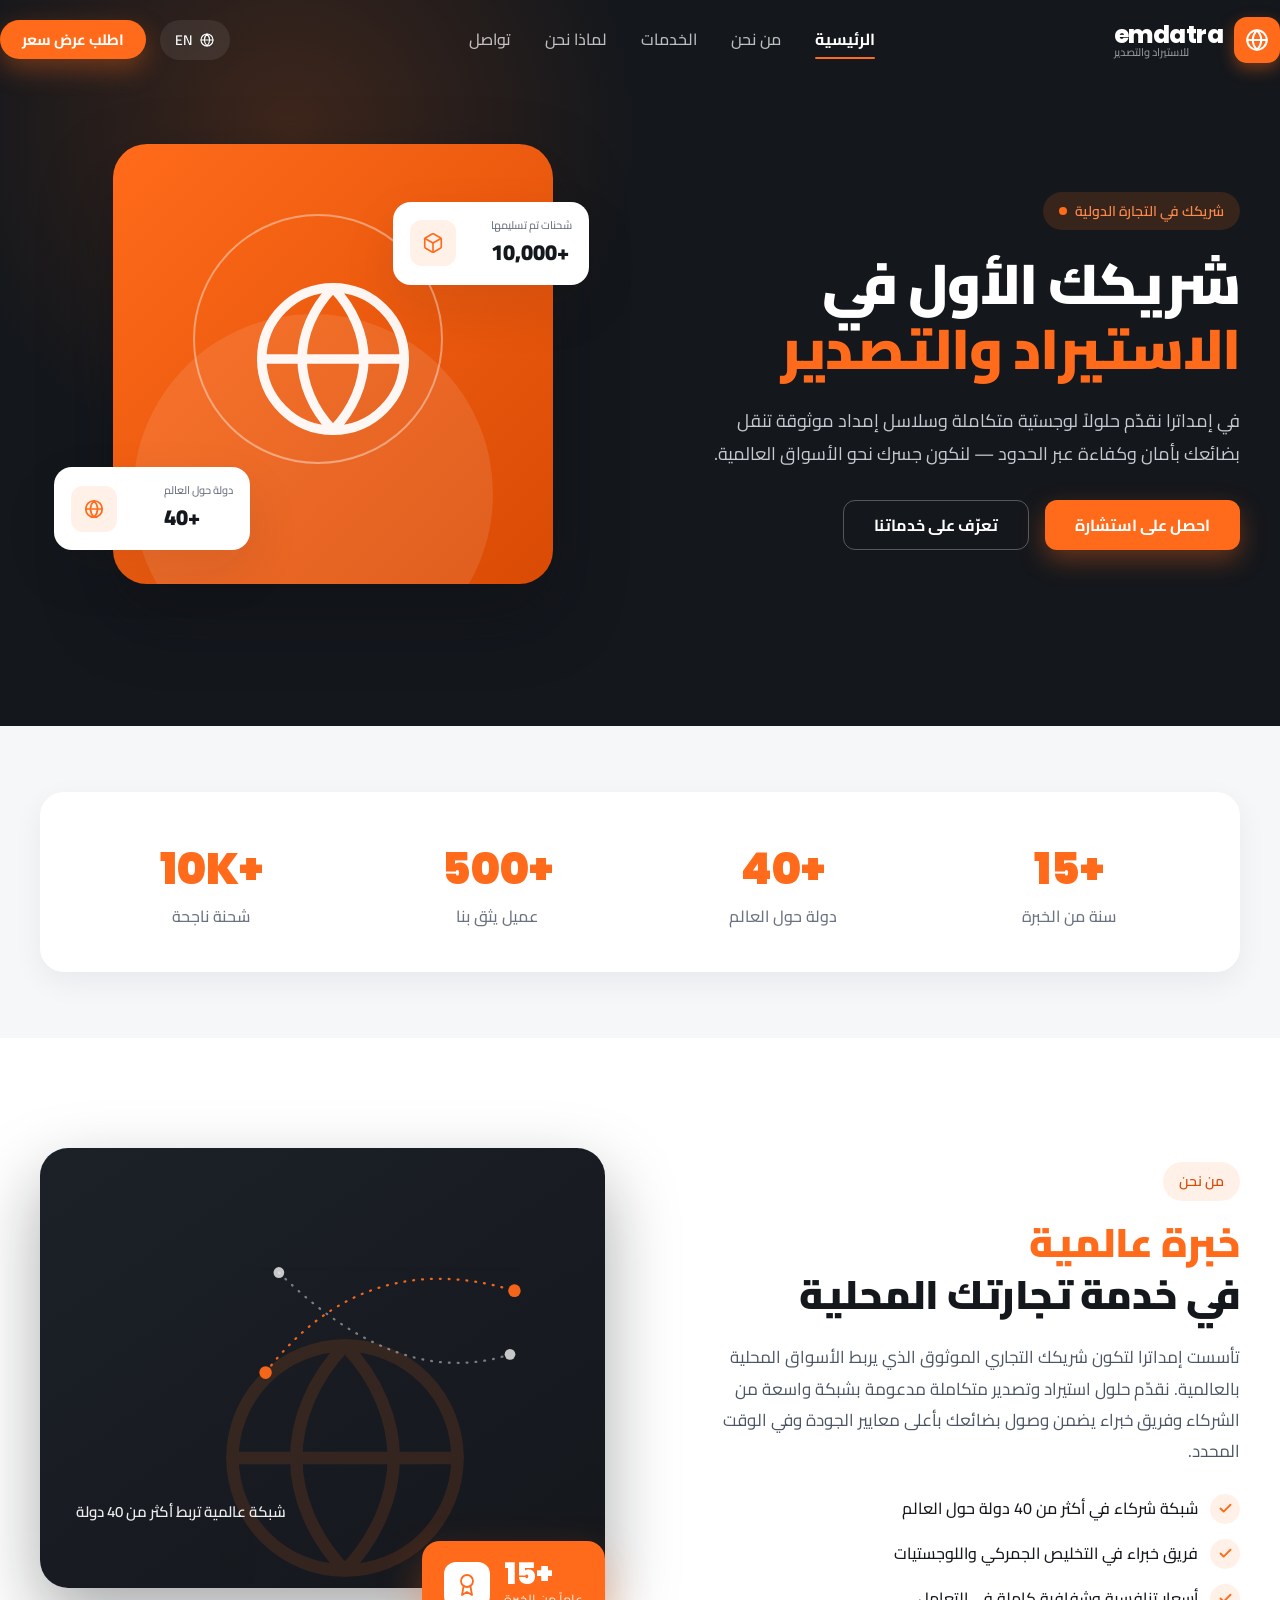
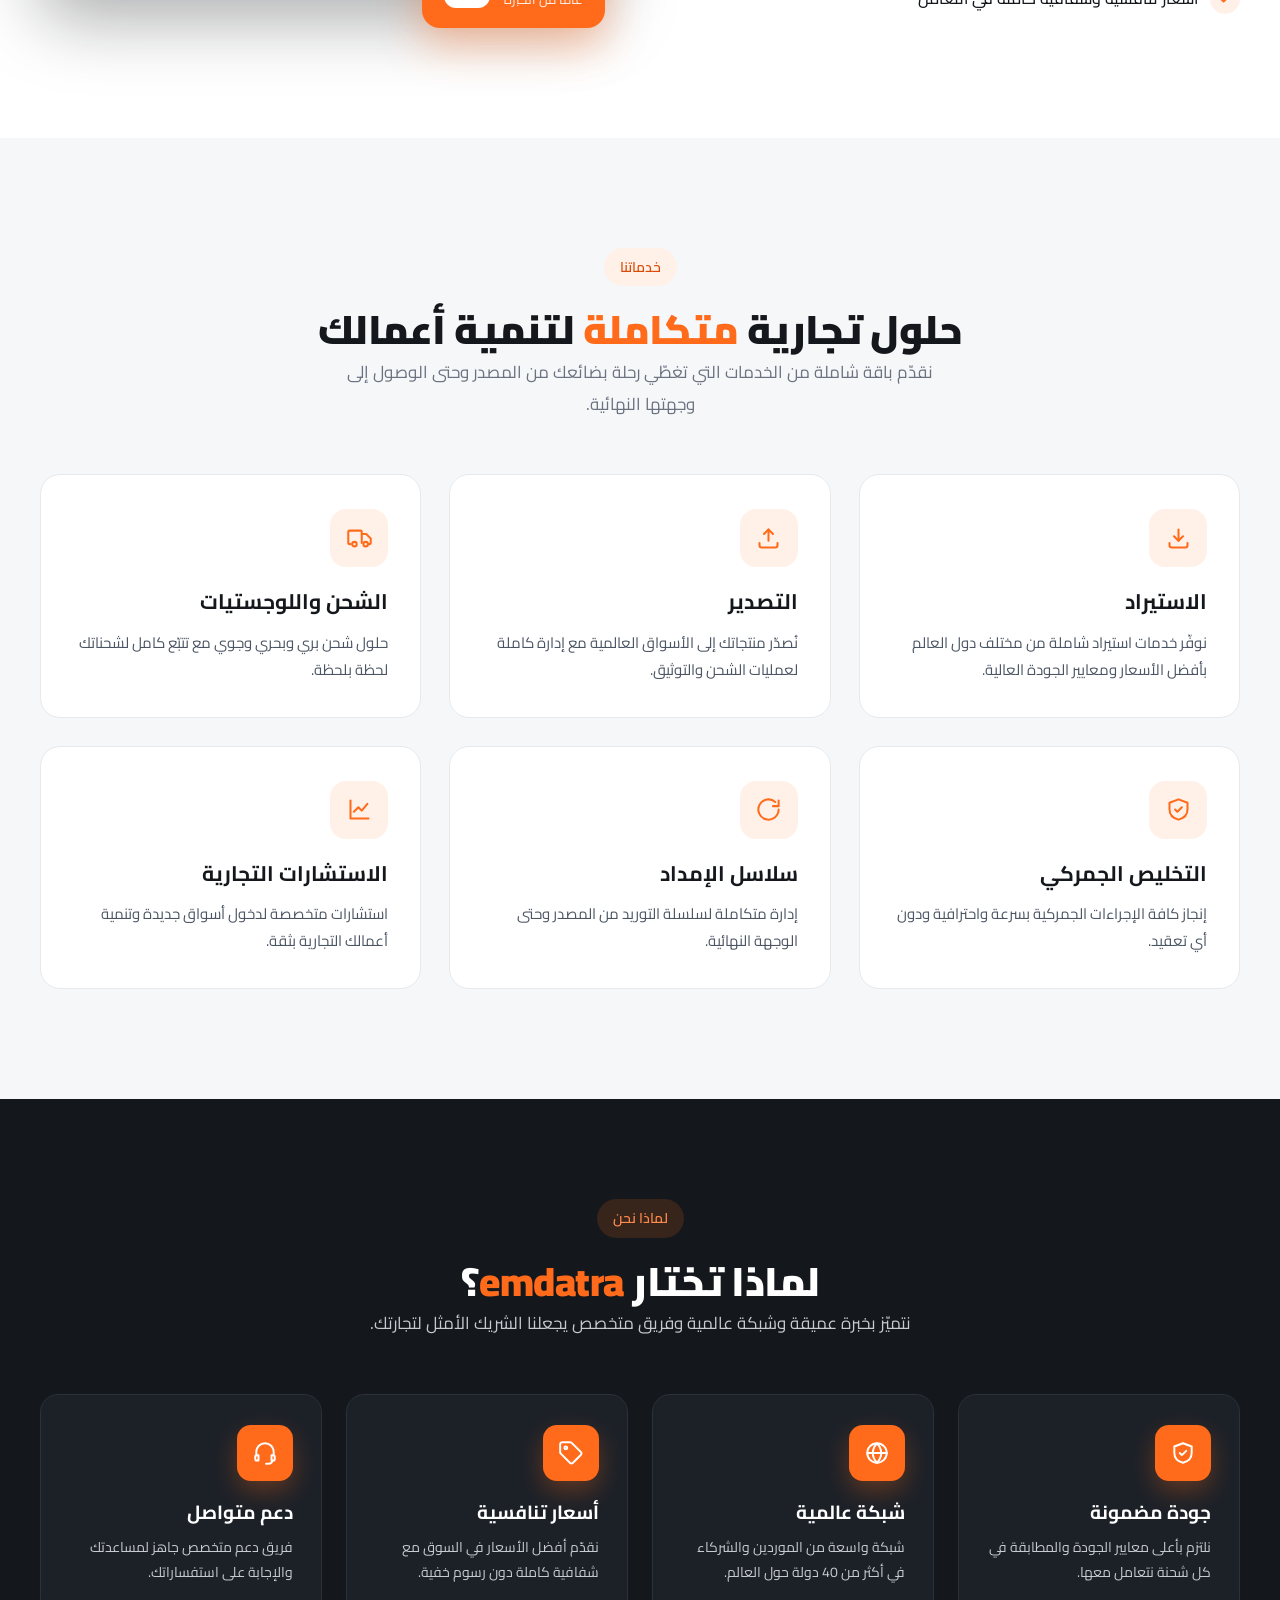
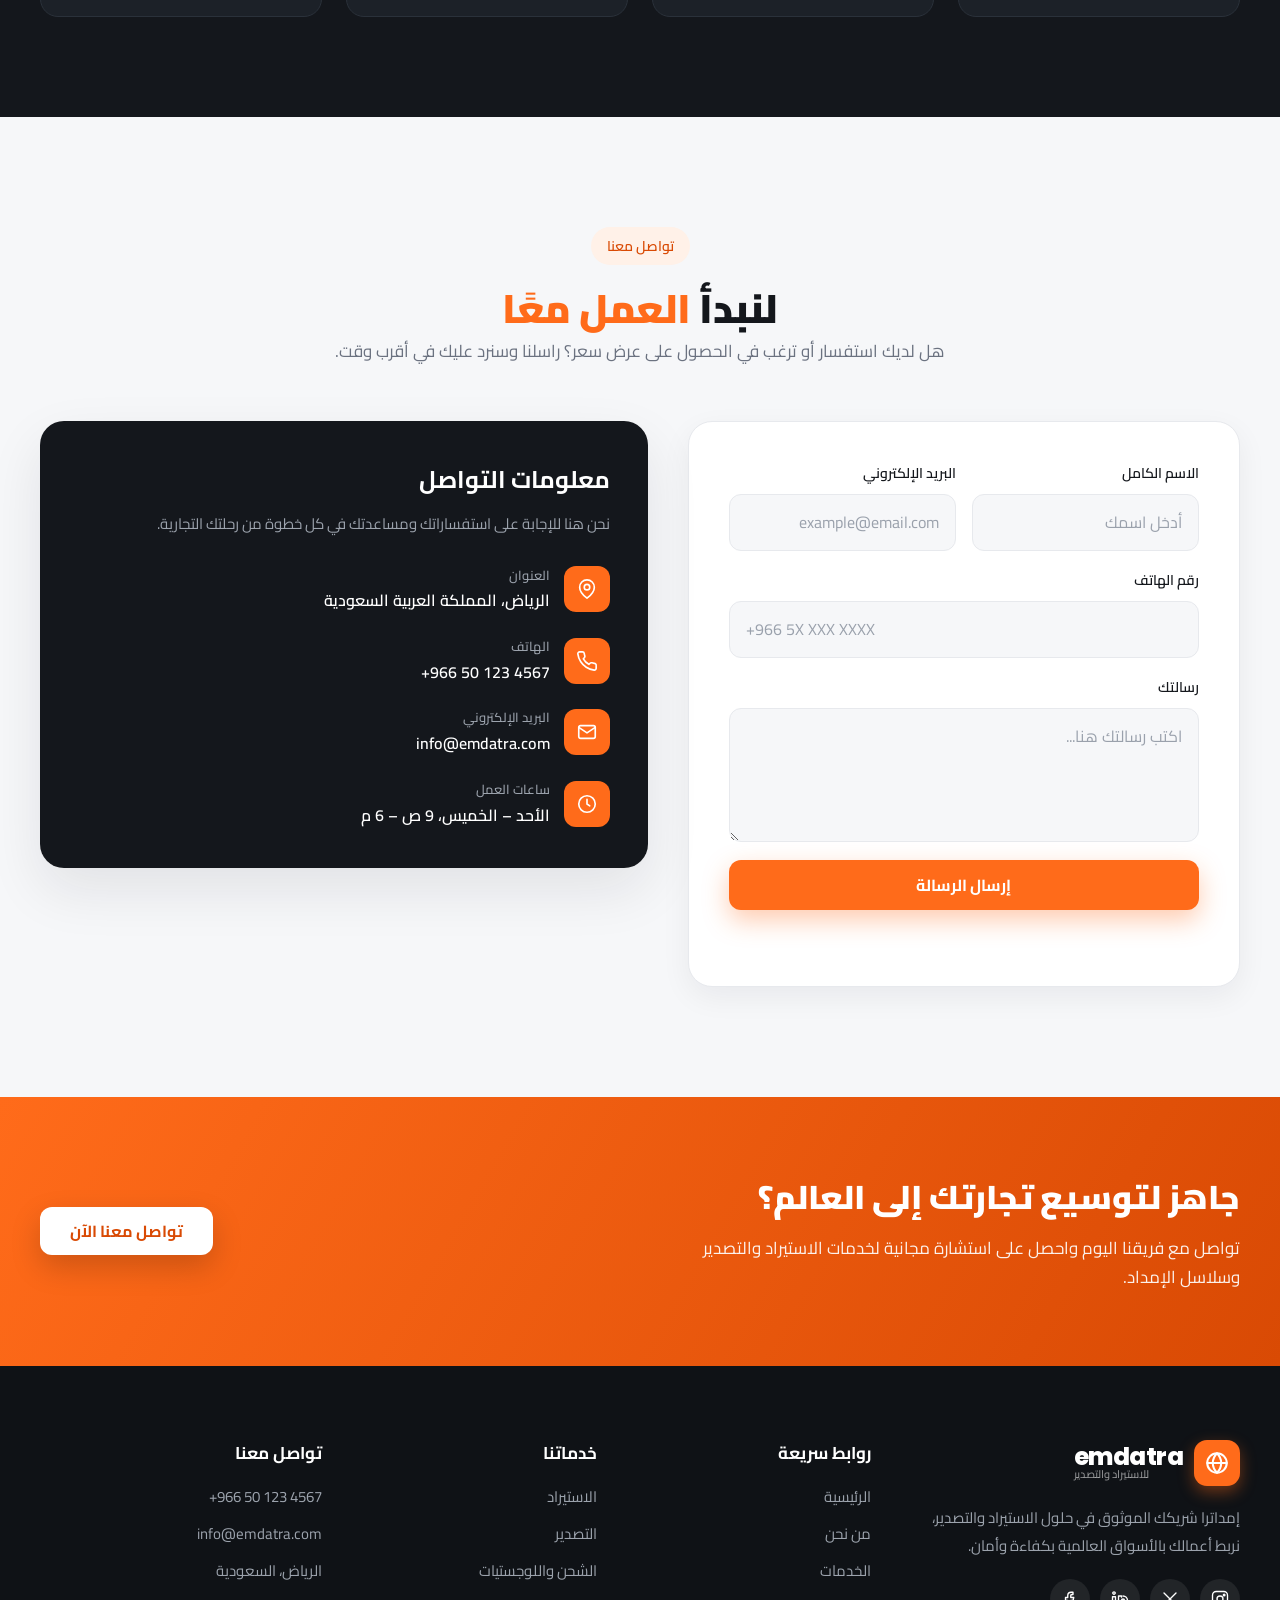
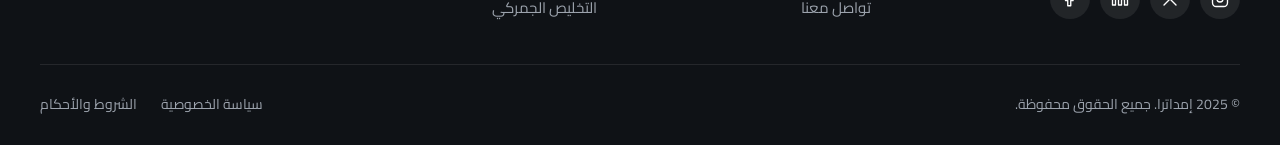
==== index.html @ 72456e53 "Add bilingual responsive emdatra website (phase 2) Implement the import/export single-page site in H" ====
<!DOCTYPE html>
<html lang="ar" dir="rtl">
<head>
  <meta charset="UTF-8" />
  <meta name="viewport" content="width=device-width, initial-scale=1.0" />
  <title>إمداترا | حلول الاستيراد والتصدير</title>
  <meta name="description" content="إمداترا شركة متخصصة في الاستيراد والتصدير، نقدّم حلولاً لوجستية متكاملة وسلاسل إمداد موثوقة تربط أعمالك بالأسواق العالمية." />
  <meta name="theme-color" content="#14171C" />

  <!-- Open Graph -->
  <meta property="og:title" content="إمداترا | حلول الاستيراد والتصدير" />
  <meta property="og:description" content="شريكك الموثوق في الاستيراد والتصدير وحلول سلاسل الإمداد العالمية." />
  <meta property="og:type" content="website" />

  <link rel="preconnect" href="https://fonts.googleapis.com" />
  <link rel="preconnect" href="https://fonts.gstatic.com" crossorigin />
  <link href="https://fonts.googleapis.com/css2?family=Cairo:wght@400;500;600;700;900&family=Poppins:wght@400;500;600;700;800&display=swap" rel="stylesheet" />
  <link rel="stylesheet" href="css/style.css" />
</head>
<body>

  <!-- ============ HEADER ============ -->
  <header class="header" id="header">
    <div class="container header__inner">
      <a href="#home" class="logo" aria-label="emdatra">
        <span class="logo__mark" aria-hidden="true">
          <svg viewBox="0 0 24 24" width="26" height="26" fill="none" stroke="#fff" stroke-width="1.9" stroke-linecap="round" stroke-linejoin="round"><circle cx="12" cy="12" r="9"/><path d="M3 12h18"/><path d="M12 3c2.6 2.7 3.9 6 3.9 9s-1.3 6.3-3.9 9c-2.6-2.7-3.9-6-3.9-9S9.4 5.7 12 3Z"/></svg>
        </span>
        <span class="logo__text">
          <span class="logo__name">emdatra</span>
          <span class="logo__tag" data-ar="للاستيراد والتصدير" data-en="Import &amp; Export">للاستيراد والتصدير</span>
        </span>
      </a>

      <nav class="nav" id="nav" aria-label="القائمة الرئيسية">
        <a href="#home" class="nav__link is-active" data-ar="الرئيسية" data-en="Home">الرئيسية</a>
        <a href="#about" class="nav__link" data-ar="من نحن" data-en="About">من نحن</a>
        <a href="#services" class="nav__link" data-ar="الخدمات" data-en="Services">الخدمات</a>
        <a href="#why" class="nav__link" data-ar="لماذا نحن" data-en="Why Us">لماذا نحن</a>
        <a href="#contact" class="nav__link" data-ar="تواصل" data-en="Contact">تواصل</a>
      </nav>

      <div class="header__actions">
        <button class="lang-toggle" id="langToggle" type="button" aria-label="تبديل اللغة">
          <svg viewBox="0 0 24 24" width="16" height="16" fill="none" stroke="currentColor" stroke-width="1.7" stroke-linecap="round" stroke-linejoin="round"><circle cx="12" cy="12" r="9"/><path d="M3 12h18"/><path d="M12 3c2.6 2.7 3.9 6 3.9 9s-1.3 6.3-3.9 9c-2.6-2.7-3.9-6-3.9-9S9.4 5.7 12 3Z"/></svg>
          <span id="langLabel">EN</span>
        </button>
        <a href="#contact" class="btn btn--primary btn--sm header__cta" data-ar="اطلب عرض سعر" data-en="Get a Quote">اطلب عرض سعر</a>
        <button class="menu-btn" id="menuBtn" type="button" aria-label="فتح القائمة" aria-expanded="false">
          <span></span><span></span><span></span>
        </button>
      </div>
    </div>
  </header>
  <div class="nav-backdrop" id="navBackdrop"></div>

  <main>
    <!-- ============ HERO ============ -->
    <section class="hero" id="home">
      <div class="hero__glow" aria-hidden="true"></div>
      <div class="container hero__inner">
        <div class="hero__text reveal">
          <span class="eyebrow eyebrow--dark">
            <span data-ar="شريكك في التجارة الدولية" data-en="Your International Trade Partner">شريكك في التجارة الدولية</span>
            <i class="eyebrow__dot" aria-hidden="true"></i>
          </span>
          <h1 class="hero__title">
            <span data-ar="شريكك الأول في" data-en="Your Premier Partner in">شريكك الأول في</span>
            <span class="text-accent" data-ar="الاستيراد والتصدير" data-en="Import &amp; Export">الاستيراد والتصدير</span>
          </h1>
          <p class="hero__sub" data-ar="في إمداترا نقدّم حلولاً لوجستية متكاملة وسلاسل إمداد موثوقة تنقل بضائعك بأمان وكفاءة عبر الحدود — لنكون جسرك نحو الأسواق العالمية." data-en="At emdatra we deliver integrated logistics and reliable supply chains that move your goods safely and efficiently across borders — your bridge to global markets.">في إمداترا نقدّم حلولاً لوجستية متكاملة وسلاسل إمداد موثوقة تنقل بضائعك بأمان وكفاءة عبر الحدود — لنكون جسرك نحو الأسواق العالمية.</p>
          <div class="hero__cta">
            <a href="#contact" class="btn btn--primary" data-ar="احصل على استشارة" data-en="Get a Consultation">احصل على استشارة</a>
            <a href="#services" class="btn btn--ghost" data-ar="تعرّف على خدماتنا" data-en="Explore Services">تعرّف على خدماتنا</a>
          </div>
        </div>

        <div class="hero__visual reveal" aria-hidden="true">
          <div class="hero__panel">
            <span class="hero__circle"></span>
            <span class="hero__ring"></span>
            <svg class="hero__globe" viewBox="0 0 24 24" fill="none" stroke="#fff" stroke-width="1.2" stroke-linecap="round" stroke-linejoin="round"><circle cx="12" cy="12" r="9"/><path d="M3 12h18"/><path d="M12 3c2.6 2.7 3.9 6 3.9 9s-1.3 6.3-3.9 9c-2.6-2.7-3.9-6-3.9-9S9.4 5.7 12 3Z"/></svg>
          </div>
          <div class="float-card float-card--a">
            <div class="float-card__col">
              <span class="float-card__label" data-ar="شحنات تم تسليمها" data-en="Shipments delivered">شحنات تم تسليمها</span>
              <span class="float-card__value">+10,000</span>
            </div>
            <span class="float-card__icon">
              <svg viewBox="0 0 24 24" width="22" height="22" fill="none" stroke="#FF6B1A" stroke-width="1.8" stroke-linecap="round" stroke-linejoin="round"><path d="M21 16V8a2 2 0 0 0-1-1.73l-7-4a2 2 0 0 0-2 0l-7 4A2 2 0 0 0 3 8v8a2 2 0 0 0 1 1.73l7 4a2 2 0 0 0 2 0l7-4A2 2 0 0 0 21 16Z"/><path d="m3.3 7 8.7 5 8.7-5"/><path d="M12 22V12"/></svg>
            </span>
          </div>
          <div class="float-card float-card--b">
            <div class="float-card__col">
              <span class="float-card__label" data-ar="دولة حول العالم" data-en="Countries worldwide">دولة حول العالم</span>
              <span class="float-card__value">+40</span>
            </div>
            <span class="float-card__icon">
              <svg viewBox="0 0 24 24" width="22" height="22" fill="none" stroke="#FF6B1A" stroke-width="1.9" stroke-linecap="round" stroke-linejoin="round"><circle cx="12" cy="12" r="9"/><path d="M3 12h18"/><path d="M12 3c2.6 2.7 3.9 6 3.9 9s-1.3 6.3-3.9 9c-2.6-2.7-3.9-6-3.9-9S9.4 5.7 12 3Z"/></svg>
            </span>
          </div>
        </div>
      </div>
    </section>

    <!-- ============ STATS ============ -->
    <section class="stats">
      <div class="container">
        <div class="stats__card reveal">
          <div class="stat">
            <span class="stat__value" data-count="15" data-suffix="">+15</span>
            <span class="stat__label" data-ar="سنة من الخبرة" data-en="Years of experience">سنة من الخبرة</span>
          </div>
          <div class="stat">
            <span class="stat__value" data-count="40" data-suffix="">+40</span>
            <span class="stat__label" data-ar="دولة حول العالم" data-en="Countries worldwide">دولة حول العالم</span>
          </div>
          <div class="stat">
            <span class="stat__value" data-count="500" data-suffix="">+500</span>
            <span class="stat__label" data-ar="عميل يثق بنا" data-en="Clients trust us">عميل يثق بنا</span>
          </div>
          <div class="stat">
            <span class="stat__value" data-count="10" data-suffix="K">+10K</span>
            <span class="stat__label" data-ar="شحنة ناجحة" data-en="Successful shipments">شحنة ناجحة</span>
          </div>
        </div>
      </div>
    </section>

    <!-- ============ ABOUT ============ -->
    <section class="about section" id="about">
      <div class="container about__inner">
        <div class="about__text reveal">
          <span class="eyebrow" data-ar="من نحن" data-en="About Us">من نحن</span>
          <h2 class="section__title">
            <span class="text-accent" data-ar="خبرة عالمية" data-en="Global expertise">خبرة عالمية</span>
            <span data-ar="في خدمة تجارتك المحلية" data-en="serving your local trade">في خدمة تجارتك المحلية</span>
          </h2>
          <p class="section__text" data-ar="تأسست إمداترا لتكون شريكك التجاري الموثوق الذي يربط الأسواق المحلية بالعالمية. نقدّم حلول استيراد وتصدير متكاملة مدعومة بشبكة واسعة من الشركاء وفريق خبراء يضمن وصول بضائعك بأعلى معايير الجودة وفي الوقت المحدد." data-en="emdatra was founded to be your trusted trade partner connecting local markets to the world. We offer integrated import and export solutions backed by a wide partner network and an expert team that ensures your goods arrive at the highest quality standards and on time.">تأسست إمداترا لتكون شريكك التجاري الموثوق الذي يربط الأسواق المحلية بالعالمية. نقدّم حلول استيراد وتصدير متكاملة مدعومة بشبكة واسعة من الشركاء وفريق خبراء يضمن وصول بضائعك بأعلى معايير الجودة وفي الوقت المحدد.</p>
          <ul class="checklist">
            <li>
              <span class="check" aria-hidden="true"><svg viewBox="0 0 24 24" width="15" height="15" fill="none" stroke="#FF6B1A" stroke-width="3" stroke-linecap="round" stroke-linejoin="round"><path d="M20 6 9 17l-5-5"/></svg></span>
              <span data-ar="شبكة شركاء في أكثر من 40 دولة حول العالم" data-en="A partner network across 40+ countries worldwide">شبكة شركاء في أكثر من 40 دولة حول العالم</span>
            </li>
            <li>
              <span class="check" aria-hidden="true"><svg viewBox="0 0 24 24" width="15" height="15" fill="none" stroke="#FF6B1A" stroke-width="3" stroke-linecap="round" stroke-linejoin="round"><path d="M20 6 9 17l-5-5"/></svg></span>
              <span data-ar="فريق خبراء في التخليص الجمركي واللوجستيات" data-en="Experts in customs clearance and logistics">فريق خبراء في التخليص الجمركي واللوجستيات</span>
            </li>
            <li>
              <span class="check" aria-hidden="true"><svg viewBox="0 0 24 24" width="15" height="15" fill="none" stroke="#FF6B1A" stroke-width="3" stroke-linecap="round" stroke-linejoin="round"><path d="M20 6 9 17l-5-5"/></svg></span>
              <span data-ar="أسعار تنافسية وشفافية كاملة في التعامل" data-en="Competitive pricing and full transparency">أسعار تنافسية وشفافية كاملة في التعامل</span>
            </li>
          </ul>
        </div>

        <div class="about__visual reveal" aria-hidden="true">
          <div class="about__panel">
            <svg class="about__globe" viewBox="0 0 24 24" fill="none" stroke="#FF6B1A" stroke-width="1" stroke-linecap="round" stroke-linejoin="round"><circle cx="12" cy="12" r="9"/><path d="M3 12h18"/><path d="M12 3c2.6 2.7 3.9 6 3.9 9s-1.3 6.3-3.9 9c-2.6-2.7-3.9-6-3.9-9S9.4 5.7 12 3Z"/></svg>
            <svg class="about__routes" viewBox="0 0 360 220" fill="none" preserveAspectRatio="none">
              <path d="M40 170 Q150 30 320 80" stroke="#FF6B1A" stroke-width="2.5" stroke-dasharray="1 9" stroke-linecap="round"/>
              <path d="M55 60 Q190 190 315 150" stroke="#fff" stroke-opacity="0.45" stroke-width="2.5" stroke-dasharray="1 9" stroke-linecap="round"/>
              <circle cx="40" cy="170" r="7" fill="#FF6B1A"/><circle cx="320" cy="80" r="7" fill="#FF6B1A"/>
              <circle cx="55" cy="60" r="6" fill="#fff" fill-opacity="0.8"/><circle cx="315" cy="150" r="6" fill="#fff" fill-opacity="0.8"/>
            </svg>
            <span class="about__panel-label" data-ar="شبكة عالمية تربط أكثر من 40 دولة" data-en="A global network linking 40+ countries">شبكة عالمية تربط أكثر من 40 دولة</span>
          </div>
          <div class="about__badge">
            <div class="about__badge-col">
              <span class="about__badge-value">+15</span>
              <span class="about__badge-label" data-ar="عاماً من الخبرة" data-en="Years of experience">عاماً من الخبرة</span>
            </div>
            <span class="about__badge-icon">
              <svg viewBox="0 0 24 24" width="24" height="24" fill="none" stroke="#FF6B1A" stroke-width="1.8" stroke-linecap="round" stroke-linejoin="round"><circle cx="12" cy="8" r="6"/><path d="M8.5 13.5 7 22l5-3 5 3-1.5-8.5"/></svg>
            </span>
          </div>
        </div>
      </div>
    </section>

    <!-- ============ SERVICES ============ -->
    <section class="services section section--alt" id="services">
      <div class="container">
        <div class="section__head reveal">
          <span class="eyebrow" data-ar="خدماتنا" data-en="Our Services">خدماتنا</span>
          <h2 class="section__title section__title--center">
            <span data-ar="حلول تجارية" data-en="Integrated">حلول تجارية</span>
            <span class="text-accent" data-ar="متكاملة" data-en="Trade Solutions">متكاملة</span>
            <span data-ar="لتنمية أعمالك" data-en="to Grow Your Business">لتنمية أعمالك</span>
          </h2>
          <p class="section__text section__text--center" data-ar="نقدّم باقة شاملة من الخدمات التي تغطّي رحلة بضائعك من المصدر وحتى الوصول إلى وجهتها النهائية." data-en="We offer a comprehensive suite of services covering your cargo's journey from source to final destination.">نقدّم باقة شاملة من الخدمات التي تغطّي رحلة بضائعك من المصدر وحتى الوصول إلى وجهتها النهائية.</p>
        </div>

        <div class="services__grid">
          <article class="service-card reveal">
            <span class="service-card__icon"><svg viewBox="0 0 24 24" width="27" height="27" fill="none" stroke="#FF6B1A" stroke-width="1.8" stroke-linecap="round" stroke-linejoin="round"><path d="M12 14V4"/><path d="m8 10 4 4 4-4"/><path d="M4 16v2a2 2 0 0 0 2 2h12a2 2 0 0 0 2-2v-2"/></svg></span>
            <h3 class="service-card__title" data-ar="الاستيراد" data-en="Import">الاستيراد</h3>
            <p class="service-card__text" data-ar="نوفّر خدمات استيراد شاملة من مختلف دول العالم بأفضل الأسعار ومعايير الجودة العالية." data-en="Comprehensive import services from around the world at the best prices and high quality standards.">نوفّر خدمات استيراد شاملة من مختلف دول العالم بأفضل الأسعار ومعايير الجودة العالية.</p>
          </article>
          <article class="service-card reveal">
            <span class="service-card__icon"><svg viewBox="0 0 24 24" width="27" height="27" fill="none" stroke="#FF6B1A" stroke-width="1.8" stroke-linecap="round" stroke-linejoin="round"><path d="M12 4v10"/><path d="m8 8 4-4 4 4"/><path d="M4 16v2a2 2 0 0 0 2 2h12a2 2 0 0 0 2-2v-2"/></svg></span>
            <h3 class="service-card__title" data-ar="التصدير" data-en="Export">التصدير</h3>
            <p class="service-card__text" data-ar="نُصدّر منتجاتك إلى الأسواق العالمية مع إدارة كاملة لعمليات الشحن والتوثيق." data-en="We export your products to global markets with full management of shipping and documentation.">نُصدّر منتجاتك إلى الأسواق العالمية مع إدارة كاملة لعمليات الشحن والتوثيق.</p>
          </article>
          <article class="service-card reveal">
            <span class="service-card__icon"><svg viewBox="0 0 24 24" width="27" height="27" fill="none" stroke="#FF6B1A" stroke-width="1.8" stroke-linecap="round" stroke-linejoin="round"><path d="M14 16V6a1 1 0 0 0-1-1H3a1 1 0 0 0-1 1v10a1 1 0 0 0 1 1h1"/><path d="M14 8h4l4 4v4a1 1 0 0 1-1 1h-1"/><circle cx="7.5" cy="17" r="2"/><circle cx="17.5" cy="17" r="2"/></svg></span>
            <h3 class="service-card__title" data-ar="الشحن واللوجستيات" data-en="Shipping &amp; Logistics">الشحن واللوجستيات</h3>
            <p class="service-card__text" data-ar="حلول شحن بري وبحري وجوي مع تتبّع كامل لشحناتك لحظة بلحظة." data-en="Land, sea and air freight solutions with full real-time tracking of your shipments.">حلول شحن بري وبحري وجوي مع تتبّع كامل لشحناتك لحظة بلحظة.</p>
          </article>
          <article class="service-card reveal">
            <span class="service-card__icon"><svg viewBox="0 0 24 24" width="27" height="27" fill="none" stroke="#FF6B1A" stroke-width="1.8" stroke-linecap="round" stroke-linejoin="round"><path d="M12 3 4 6v6c0 5 3.4 7.8 8 9 4.6-1.2 8-4 8-9V6l-8-3Z"/><path d="m9 12 2 2 4-4"/></svg></span>
            <h3 class="service-card__title" data-ar="التخليص الجمركي" data-en="Customs Clearance">التخليص الجمركي</h3>
            <p class="service-card__text" data-ar="إنجاز كافة الإجراءات الجمركية بسرعة واحترافية ودون أي تعقيد." data-en="Completing all customs procedures quickly, professionally and without complications.">إنجاز كافة الإجراءات الجمركية بسرعة واحترافية ودون أي تعقيد.</p>
          </article>
          <article class="service-card reveal">
            <span class="service-card__icon"><svg viewBox="0 0 24 24" width="27" height="27" fill="none" stroke="#FF6B1A" stroke-width="1.8" stroke-linecap="round" stroke-linejoin="round"><path d="M21 12a9 9 0 1 1-3-6.7"/><path d="M21 4v5h-5"/></svg></span>
            <h3 class="service-card__title" data-ar="سلاسل الإمداد" data-en="Supply Chain">سلاسل الإمداد</h3>
            <p class="service-card__text" data-ar="إدارة متكاملة لسلسلة التوريد من المصدر وحتى الوجهة النهائية." data-en="End-to-end supply chain management from source to final destination.">إدارة متكاملة لسلسلة التوريد من المصدر وحتى الوجهة النهائية.</p>
          </article>
          <article class="service-card reveal">
            <span class="service-card__icon"><svg viewBox="0 0 24 24" width="27" height="27" fill="none" stroke="#FF6B1A" stroke-width="1.8" stroke-linecap="round" stroke-linejoin="round"><path d="M4 4v16h16"/><path d="m7 14 4-4 3 3 5-6"/></svg></span>
            <h3 class="service-card__title" data-ar="الاستشارات التجارية" data-en="Trade Consulting">الاستشارات التجارية</h3>
            <p class="service-card__text" data-ar="استشارات متخصصة لدخول أسواق جديدة وتنمية أعمالك التجارية بثقة." data-en="Specialized consulting to enter new markets and grow your trade with confidence.">استشارات متخصصة لدخول أسواق جديدة وتنمية أعمالك التجارية بثقة.</p>
          </article>
        </div>
      </div>
    </section>

    <!-- ============ WHY ============ -->
    <section class="why" id="why">
      <div class="container">
        <div class="section__head reveal">
          <span class="eyebrow eyebrow--dark" data-ar="لماذا نحن" data-en="Why Us">لماذا نحن</span>
          <h2 class="section__title section__title--center section__title--light">
            <span data-ar="لماذا تختار" data-en="Why choose">لماذا تختار</span>
            <span class="text-accent">emdatra</span><span data-ar="؟" data-en="?">؟</span>
          </h2>
          <p class="section__text section__text--center section__text--light" data-ar="نتميّز بخبرة عميقة وشبكة عالمية وفريق متخصص يجعلنا الشريك الأمثل لتجارتك." data-en="Deep expertise, a global network and a dedicated team make us the ideal partner for your trade.">نتميّز بخبرة عميقة وشبكة عالمية وفريق متخصص يجعلنا الشريك الأمثل لتجارتك.</p>
        </div>

        <div class="why__grid">
          <article class="why-card reveal">
            <span class="why-card__icon"><svg viewBox="0 0 24 24" width="26" height="26" fill="none" stroke="#fff" stroke-width="1.8" stroke-linecap="round" stroke-linejoin="round"><path d="M12 3 4 6v6c0 5 3.4 7.8 8 9 4.6-1.2 8-4 8-9V6l-8-3Z"/><path d="m9 12 2 2 4-4"/></svg></span>
            <h3 class="why-card__title" data-ar="جودة مضمونة" data-en="Guaranteed Quality">جودة مضمونة</h3>
            <p class="why-card__text" data-ar="نلتزم بأعلى معايير الجودة والمطابقة في كل شحنة نتعامل معها." data-en="We uphold the highest quality and compliance standards on every shipment.">نلتزم بأعلى معايير الجودة والمطابقة في كل شحنة نتعامل معها.</p>
          </article>
          <article class="why-card reveal">
            <span class="why-card__icon"><svg viewBox="0 0 24 24" width="26" height="26" fill="none" stroke="#fff" stroke-width="1.8" stroke-linecap="round" stroke-linejoin="round"><circle cx="12" cy="12" r="9"/><path d="M3 12h18"/><path d="M12 3c2.6 2.7 3.9 6 3.9 9s-1.3 6.3-3.9 9c-2.6-2.7-3.9-6-3.9-9S9.4 5.7 12 3Z"/></svg></span>
            <h3 class="why-card__title" data-ar="شبكة عالمية" data-en="Global Network">شبكة عالمية</h3>
            <p class="why-card__text" data-ar="شبكة واسعة من الموردين والشركاء في أكثر من 40 دولة حول العالم." data-en="A vast network of suppliers and partners in 40+ countries worldwide.">شبكة واسعة من الموردين والشركاء في أكثر من 40 دولة حول العالم.</p>
          </article>
          <article class="why-card reveal">
            <span class="why-card__icon"><svg viewBox="0 0 24 24" width="26" height="26" fill="none" stroke="#fff" stroke-width="1.8" stroke-linecap="round" stroke-linejoin="round"><path d="M12.6 2.6 21 11a2 2 0 0 1 0 2.8l-7.2 7.2a2 2 0 0 1-2.8 0L2.6 12.6A2 2 0 0 1 2 11.2V4a2 2 0 0 1 2-2h7.2a2 2 0 0 1 1.4.6Z"/><circle cx="7.2" cy="7.2" r="1.3"/></svg></span>
            <h3 class="why-card__title" data-ar="أسعار تنافسية" data-en="Competitive Pricing">أسعار تنافسية</h3>
            <p class="why-card__text" data-ar="نقدّم أفضل الأسعار في السوق مع شفافية كاملة دون رسوم خفية." data-en="The best market prices with full transparency and no hidden fees.">نقدّم أفضل الأسعار في السوق مع شفافية كاملة دون رسوم خفية.</p>
          </article>
          <article class="why-card reveal">
            <span class="why-card__icon"><svg viewBox="0 0 24 24" width="26" height="26" fill="none" stroke="#fff" stroke-width="1.8" stroke-linecap="round" stroke-linejoin="round"><path d="M4 14v-3a8 8 0 0 1 16 0v3"/><path d="M18 14h1.5a1.5 1.5 0 0 1 1.5 1.5v2A1.5 1.5 0 0 1 19.5 19H18zM6 14H4.5A1.5 1.5 0 0 0 3 15.5v2A1.5 1.5 0 0 0 4.5 19H6z"/><path d="M19 19a4 4 0 0 1-4 3h-2"/></svg></span>
            <h3 class="why-card__title" data-ar="دعم متواصل" data-en="Ongoing Support">دعم متواصل</h3>
            <p class="why-card__text" data-ar="فريق دعم متخصص جاهز لمساعدتك والإجابة على استفساراتك." data-en="A dedicated support team ready to assist you and answer your questions.">فريق دعم متخصص جاهز لمساعدتك والإجابة على استفساراتك.</p>
          </article>
        </div>
      </div>
    </section>

    <!-- ============ CONTACT ============ -->
    <section class="contact section section--alt" id="contact">
      <div class="container">
        <div class="section__head reveal">
          <span class="eyebrow" data-ar="تواصل معنا" data-en="Contact Us">تواصل معنا</span>
          <h2 class="section__title section__title--center">
            <span data-ar="لنبدأ" data-en="Let's start">لنبدأ</span>
            <span class="text-accent" data-ar="العمل معًا" data-en="working together">العمل معًا</span>
          </h2>
          <p class="section__text section__text--center" data-ar="هل لديك استفسار أو ترغب في الحصول على عرض سعر؟ راسلنا وسنرد عليك في أقرب وقت." data-en="Have a question or want a quote? Send us a message and we'll get back to you soon.">هل لديك استفسار أو ترغب في الحصول على عرض سعر؟ راسلنا وسنرد عليك في أقرب وقت.</p>
        </div>

        <div class="contact__inner">
          <form class="contact__form reveal" id="contactForm" novalidate>
            <div class="form-row">
              <div class="field">
                <label for="name" data-ar="الاسم الكامل" data-en="Full name">الاسم الكامل</label>
                <input type="text" id="name" name="name" required data-ar-ph="أدخل اسمك" data-en-ph="Enter your name" placeholder="أدخل اسمك" />
              </div>
              <div class="field">
                <label for="email" data-ar="البريد الإلكتروني" data-en="Email">البريد الإلكتروني</label>
                <input type="email" id="email" name="email" required data-ar-ph="example@email.com" data-en-ph="example@email.com" placeholder="example@email.com" />
              </div>
            </div>
            <div class="field">
              <label for="phone" data-ar="رقم الهاتف" data-en="Phone">رقم الهاتف</label>
              <input type="tel" id="phone" name="phone" data-ar-ph="‎+966 5X XXX XXXX" data-en-ph="‎+966 5X XXX XXXX" placeholder="‎+966 5X XXX XXXX" />
            </div>
            <div class="field">
              <label for="message" data-ar="رسالتك" data-en="Your message">رسالتك</label>
              <textarea id="message" name="message" rows="4" required data-ar-ph="اكتب رسالتك هنا..." data-en-ph="Write your message here..." placeholder="اكتب رسالتك هنا..."></textarea>
            </div>
            <button type="submit" class="btn btn--primary btn--block" data-ar="إرسال الرسالة" data-en="Send Message">إرسال الرسالة</button>
            <p class="form-status" id="formStatus" role="status" aria-live="polite"></p>
          </form>

          <aside class="contact__info reveal">
            <h3 class="contact__info-title" data-ar="معلومات التواصل" data-en="Contact Information">معلومات التواصل</h3>
            <p class="contact__info-sub" data-ar="نحن هنا للإجابة على استفساراتك ومساعدتك في كل خطوة من رحلتك التجارية." data-en="We're here to answer your questions and help at every step of your trade journey.">نحن هنا للإجابة على استفساراتك ومساعدتك في كل خطوة من رحلتك التجارية.</p>
            <ul class="info-list">
              <li>
                <span class="info-list__icon"><svg viewBox="0 0 24 24" width="22" height="22" fill="none" stroke="#fff" stroke-width="1.8" stroke-linecap="round" stroke-linejoin="round"><path d="M20 10c0 6-8 12-8 12s-8-6-8-12a8 8 0 0 1 16 0Z"/><circle cx="12" cy="10" r="3"/></svg></span>
                <span class="info-list__col"><span class="info-list__label" data-ar="العنوان" data-en="Address">العنوان</span><span class="info-list__value" data-ar="الرياض، المملكة العربية السعودية" data-en="Riyadh, Saudi Arabia">الرياض، المملكة العربية السعودية</span></span>
              </li>
              <li>
                <span class="info-list__icon"><svg viewBox="0 0 24 24" width="22" height="22" fill="none" stroke="#fff" stroke-width="1.8" stroke-linecap="round" stroke-linejoin="round"><path d="M22 16.9v3a2 2 0 0 1-2.2 2 19.8 19.8 0 0 1-8.6-3.1 19.5 19.5 0 0 1-6-6A19.8 19.8 0 0 1 2 4.2 2 2 0 0 1 4 2h3a2 2 0 0 1 2 1.7c.1.9.3 1.8.6 2.6a2 2 0 0 1-.5 2.1L8 9.6a16 16 0 0 0 6 6l1.2-1.1a2 2 0 0 1 2.1-.5c.8.3 1.7.5 2.6.6A2 2 0 0 1 22 16.9Z"/></svg></span>
                <span class="info-list__col"><span class="info-list__label" data-ar="الهاتف" data-en="Phone">الهاتف</span><span class="info-list__value" dir="ltr">+966 50 123 4567</span></span>
              </li>
              <li>
                <span class="info-list__icon"><svg viewBox="0 0 24 24" width="22" height="22" fill="none" stroke="#fff" stroke-width="1.8" stroke-linecap="round" stroke-linejoin="round"><rect x="3" y="5" width="18" height="14" rx="2"/><path d="m3 7 9 6 9-6"/></svg></span>
                <span class="info-list__col"><span class="info-list__label" data-ar="البريد الإلكتروني" data-en="Email">البريد الإلكتروني</span><span class="info-list__value" dir="ltr">info@emdatra.com</span></span>
              </li>
              <li>
                <span class="info-list__icon"><svg viewBox="0 0 24 24" width="22" height="22" fill="none" stroke="#fff" stroke-width="1.8" stroke-linecap="round" stroke-linejoin="round"><circle cx="12" cy="12" r="9"/><path d="M12 7v5l3 2"/></svg></span>
                <span class="info-list__col"><span class="info-list__label" data-ar="ساعات العمل" data-en="Working hours">ساعات العمل</span><span class="info-list__value" data-ar="الأحد – الخميس، 9 ص – 6 م" data-en="Sun – Thu, 9 AM – 6 PM">الأحد – الخميس، 9 ص – 6 م</span></span>
              </li>
            </ul>
          </aside>
        </div>
      </div>
    </section>

    <!-- ============ CTA ============ -->
    <section class="cta-band">
      <div class="container cta-band__inner reveal">
        <div class="cta-band__text">
          <h2 data-ar="جاهز لتوسيع تجارتك إلى العالم؟" data-en="Ready to take your trade global?">جاهز لتوسيع تجارتك إلى العالم؟</h2>
          <p data-ar="تواصل مع فريقنا اليوم واحصل على استشارة مجانية لخدمات الاستيراد والتصدير وسلاسل الإمداد." data-en="Talk to our team today and get a free consultation on import, export and supply chain services.">تواصل مع فريقنا اليوم واحصل على استشارة مجانية لخدمات الاستيراد والتصدير وسلاسل الإمداد.</p>
        </div>
        <a href="#contact" class="btn btn--white" data-ar="تواصل معنا الآن" data-en="Contact us now">تواصل معنا الآن</a>
      </div>
    </section>
  </main>

  <!-- ============ FOOTER ============ -->
  <footer class="footer">
    <div class="container">
      <div class="footer__top">
        <div class="footer__brand">
          <a href="#home" class="logo logo--footer" aria-label="emdatra">
            <span class="logo__mark" aria-hidden="true">
              <svg viewBox="0 0 24 24" width="26" height="26" fill="none" stroke="#fff" stroke-width="1.9" stroke-linecap="round" stroke-linejoin="round"><circle cx="12" cy="12" r="9"/><path d="M3 12h18"/><path d="M12 3c2.6 2.7 3.9 6 3.9 9s-1.3 6.3-3.9 9c-2.6-2.7-3.9-6-3.9-9S9.4 5.7 12 3Z"/></svg>
            </span>
            <span class="logo__text">
              <span class="logo__name">emdatra</span>
              <span class="logo__tag" data-ar="للاستيراد والتصدير" data-en="Import &amp; Export">للاستيراد والتصدير</span>
            </span>
          </a>
          <p class="footer__desc" data-ar="إمداترا شريكك الموثوق في حلول الاستيراد والتصدير، نربط أعمالك بالأسواق العالمية بكفاءة وأمان." data-en="emdatra is your trusted partner in import and export solutions, connecting your business to global markets efficiently and safely.">إمداترا شريكك الموثوق في حلول الاستيراد والتصدير، نربط أعمالك بالأسواق العالمية بكفاءة وأمان.</p>
          <div class="socials">
            <a href="#" class="social" aria-label="Instagram"><svg viewBox="0 0 24 24" width="18" height="18" fill="none" stroke="#fff" stroke-width="1.8" stroke-linecap="round" stroke-linejoin="round"><rect x="2" y="2" width="20" height="20" rx="5"/><circle cx="12" cy="12" r="4"/><circle cx="17.5" cy="6.5" r="1.1"/></svg></a>
            <a href="#" class="social" aria-label="X"><svg viewBox="0 0 24 24" width="18" height="18" fill="none" stroke="#fff" stroke-width="1.8" stroke-linecap="round" stroke-linejoin="round"><path d="M4 4l16 16M20 4 4 20"/></svg></a>
            <a href="#" class="social" aria-label="LinkedIn"><svg viewBox="0 0 24 24" width="18" height="18" fill="none" stroke="#fff" stroke-width="1.8" stroke-linecap="round" stroke-linejoin="round"><path d="M16 8a6 6 0 0 1 6 6v6h-4v-6a2 2 0 0 0-4 0v6h-4V8h4v1.5"/><rect x="2" y="9" width="4" height="11"/><circle cx="4" cy="4" r="1.6"/></svg></a>
            <a href="#" class="social" aria-label="Facebook"><svg viewBox="0 0 24 24" width="18" height="18" fill="none" stroke="#fff" stroke-width="1.8" stroke-linecap="round" stroke-linejoin="round"><path d="M16 3h-2.5A4.5 4.5 0 0 0 9 7.5V10H6v4h3v7h4v-7h3l1-4h-4V7.5A1.5 1.5 0 0 1 14.5 6H16z"/></svg></a>
          </div>
        </div>

        <nav class="footer__col" aria-label="روابط سريعة">
          <h4 data-ar="روابط سريعة" data-en="Quick Links">روابط سريعة</h4>
          <a href="#home" data-ar="الرئيسية" data-en="Home">الرئيسية</a>
          <a href="#about" data-ar="من نحن" data-en="About">من نحن</a>
          <a href="#services" data-ar="الخدمات" data-en="Services">الخدمات</a>
          <a href="#contact" data-ar="تواصل معنا" data-en="Contact">تواصل معنا</a>
        </nav>

        <nav class="footer__col" aria-label="خدماتنا">
          <h4 data-ar="خدماتنا" data-en="Services">خدماتنا</h4>
          <a href="#services" data-ar="الاستيراد" data-en="Import">الاستيراد</a>
          <a href="#services" data-ar="التصدير" data-en="Export">التصدير</a>
          <a href="#services" data-ar="الشحن واللوجستيات" data-en="Shipping &amp; Logistics">الشحن واللوجستيات</a>
          <a href="#services" data-ar="التخليص الجمركي" data-en="Customs Clearance">التخليص الجمركي</a>
        </nav>

        <div class="footer__col">
          <h4 data-ar="تواصل معنا" data-en="Contact">تواصل معنا</h4>
          <a href="tel:+966501234567" dir="ltr">+966 50 123 4567</a>
          <a href="mailto:info@emdatra.com" dir="ltr">info@emdatra.com</a>
          <span data-ar="الرياض، السعودية" data-en="Riyadh, Saudi Arabia">الرياض، السعودية</span>
        </div>
      </div>

      <div class="footer__bar">
        <p class="footer__copy" data-ar="© 2025 إمداترا. جميع الحقوق محفوظة." data-en="© 2025 emdatra. All rights reserved.">© 2025 إمداترا. جميع الحقوق محفوظة.</p>
        <div class="footer__legal">
          <a href="#" data-ar="سياسة الخصوصية" data-en="Privacy Policy">سياسة الخصوصية</a>
          <a href="#" data-ar="الشروط والأحكام" data-en="Terms &amp; Conditions">الشروط والأحكام</a>
        </div>
      </div>
    </div>
  </footer>

  <a href="#home" class="to-top" id="toTop" aria-label="العودة للأعلى">
    <svg viewBox="0 0 24 24" width="20" height="20" fill="none" stroke="currentColor" stroke-width="2.2" stroke-linecap="round" stroke-linejoin="round"><path d="m6 15 6-6 6 6"/></svg>
  </a>

  <script src="js/main.js"></script>
</body>
</html>
---- css/style.css ----
/* =========================================================
   emdatra — Import & Export  |  Stylesheet
   Charcoal + Orange theme · Bilingual (RTL/LTR) · Responsive
   ========================================================= */

:root {
  --ink: #14171C;
  --ink-2: #1C2128;
  --ink-border: #2A313A;
  --footer: #0F1216;
  --orange: #FF6B1A;
  --orange-dk: #D94A04;
  --orange-light: #FFF1E8;
  --orange-bright: #FF8A4C;
  --bg: #F6F7F9;
  --border: #E7E9ED;
  --body: #4B5563;
  --sub: #6B7280;
  --heading: #14171C;
  --white: #FFFFFF;
  --light: #C7CBD1;
  --gray: #9CA3AD;
  --ph: #9AA1AC;

  --font-ar: 'Cairo', system-ui, -apple-system, 'Segoe UI', sans-serif;
  --font-en: 'Poppins', 'Cairo', system-ui, sans-serif;

  --shadow-sm: 0 10px 30px rgba(20, 23, 28, .06);
  --shadow-md: 0 22px 55px rgba(20, 23, 28, .09);
  --shadow-lg: 0 30px 70px rgba(11, 14, 18, .35);
  --radius: 18px;
  --radius-sm: 12px;
  --header-h: 80px;
  --maxw: 1200px;
}

/* ---------- reset / base ---------- */
*, *::before, *::after { box-sizing: border-box; margin: 0; padding: 0; }
html { scroll-behavior: smooth; -webkit-text-size-adjust: 100%; }
body {
  font-family: var(--font-ar);
  color: var(--body);
  background: var(--white);
  line-height: 1.6;
  overflow-x: hidden;
  -webkit-font-smoothing: antialiased;
}
html[dir="ltr"] body { font-family: var(--font-en); }

img, svg { display: block; max-width: 100%; }
a { color: inherit; text-decoration: none; }
ul { list-style: none; }
button { font: inherit; cursor: pointer; border: none; background: none; color: inherit; }
input, textarea { font: inherit; }
::selection { background: var(--orange); color: #fff; }

/* ---------- layout ---------- */
.container { width: min(var(--maxw), 100% - 48px); margin-inline: auto; }
.section { padding-block: 110px; }
.section--alt { background: var(--bg); }

.section__head { max-width: 700px; margin-inline: auto; text-align: center; margin-bottom: 54px; }
.section__title {
  font-size: clamp(28px, 4vw, 40px);
  font-weight: 900;
  color: var(--heading);
  line-height: 1.32;
  letter-spacing: -.5px;
}
.section__title--center { text-align: center; }
.section__title--light { color: var(--white); }
.section__text { font-size: 17px; color: var(--sub); line-height: 1.85; }
.section__text--center { text-align: center; margin-inline: auto; max-width: 620px; }
.section__text--light { color: var(--light); }
.text-accent { color: var(--orange); }

/* ---------- eyebrow ---------- */
.eyebrow {
  display: inline-flex; align-items: center; gap: 8px;
  padding: 8px 16px; border-radius: 999px;
  background: var(--orange-light); color: var(--orange-dk);
  font-size: 14px; font-weight: 600; margin-bottom: 18px;
}
.eyebrow--dark { background: rgba(255, 107, 26, .15); color: var(--orange-bright); }
.eyebrow__dot { width: 8px; height: 8px; border-radius: 50%; background: var(--orange); }

/* ---------- buttons ---------- */
.btn {
  display: inline-flex; align-items: center; justify-content: center; gap: 8px;
  padding: 16px 30px; border-radius: var(--radius-sm);
  font-weight: 700; font-size: 16px; line-height: 1;
  transition: transform .2s ease, background .2s ease, box-shadow .2s ease, color .2s;
  white-space: nowrap;
}
.btn--sm { padding: 12px 22px; font-size: 15px; border-radius: 999px; }
.btn--block { width: 100%; padding-block: 17px; }
.btn--primary { background: var(--orange); color: #fff; box-shadow: 0 10px 26px rgba(255, 107, 26, .35); }
.btn--primary:hover { background: var(--orange-dk); transform: translateY(-2px); box-shadow: 0 14px 30px rgba(255, 107, 26, .42); }
.btn--ghost { background: transparent; color: #fff; border: 1.5px solid rgba(255, 255, 255, .28); }
.btn--ghost:hover { background: rgba(255, 255, 255, .1); transform: translateY(-2px); }
.btn--white { background: #fff; color: var(--orange-dk); box-shadow: 0 12px 30px rgba(0, 0, 0, .18); }
.btn--white:hover { transform: translateY(-2px); box-shadow: 0 16px 34px rgba(0, 0, 0, .24); }

/* ---------- header ---------- */
.header {
  position: fixed; inset-block-start: 0; inset-inline: 0; z-index: 100;
  height: var(--header-h);
  display: flex; align-items: center;
  transition: background .3s ease, box-shadow .3s ease, height .3s ease;
}
.header.scrolled { background: rgba(15, 18, 22, .92); backdrop-filter: blur(12px); box-shadow: 0 6px 24px rgba(0, 0, 0, .25); height: 66px; }
.header__inner { display: flex; align-items: center; justify-content: space-between; gap: 24px; width: 100%; }
.header__actions { display: flex; align-items: center; gap: 14px; }

/* logo */
.logo { display: inline-flex; align-items: center; gap: 11px; }
.logo__mark { width: 46px; height: 46px; flex: none; border-radius: 13px; background: var(--orange); display: grid; place-items: center; box-shadow: 0 6px 16px rgba(255, 107, 26, .4); }
.logo__text { display: flex; flex-direction: column; align-items: flex-end; line-height: 1.05; }
html[dir="ltr"] .logo__text { align-items: flex-start; }
.logo__name { font-family: var(--font-en); font-weight: 800; font-size: 24px; color: #fff; letter-spacing: -.5px; }
.logo__tag { font-size: 11px; color: rgba(255, 255, 255, .55); font-weight: 500; }

/* nav */
.nav { display: flex; align-items: center; gap: 34px; }
.nav__link { color: rgba(255, 255, 255, .72); font-weight: 500; font-size: 16px; position: relative; padding-block: 6px; transition: color .2s; }
.nav__link:hover { color: #fff; }
.nav__link.is-active { color: #fff; font-weight: 700; }
.nav__link.is-active::after { content: ""; position: absolute; inset-block-end: 0; inset-inline: 0; height: 2px; background: var(--orange); border-radius: 2px; }

/* lang toggle */
.lang-toggle { display: inline-flex; align-items: center; gap: 7px; padding: 9px 15px; border-radius: 999px; background: rgba(255, 255, 255, .08); color: #fff; font-weight: 600; font-size: 14px; transition: background .2s; }
.lang-toggle:hover { background: rgba(255, 255, 255, .16); }

/* mobile menu button */
.menu-btn { display: none; width: 44px; height: 44px; border-radius: 12px; background: rgba(255, 255, 255, .08); position: relative; }
.menu-btn span { position: absolute; inset-inline: 11px; height: 2px; background: #fff; border-radius: 2px; transition: .3s; }
.menu-btn span:nth-child(1) { top: 15px; }
.menu-btn span:nth-child(2) { top: 21px; }
.menu-btn span:nth-child(3) { top: 27px; }
.menu-btn.open span:nth-child(1) { top: 21px; transform: rotate(45deg); }
.menu-btn.open span:nth-child(2) { opacity: 0; }
.menu-btn.open span:nth-child(3) { top: 21px; transform: rotate(-45deg); }
.nav-backdrop { position: fixed; inset: 0; background: rgba(0, 0, 0, .5); opacity: 0; visibility: hidden; transition: .3s; z-index: 90; }
.nav-backdrop.show { opacity: 1; visibility: visible; }

/* ---------- hero ---------- */
.hero { position: relative; background: var(--ink); color: #fff; padding-block: calc(var(--header-h) + 56px) 120px; overflow: hidden; }
.hero__glow { position: absolute; inset-block-start: -280px; inset-inline-end: -120px; width: 820px; height: 820px; background: radial-gradient(circle, rgba(255, 107, 26, .18), transparent 60%); pointer-events: none; }
.hero__inner { position: relative; display: grid; grid-template-columns: 1.05fr .95fr; align-items: center; gap: 56px; }
.hero__text { max-width: 600px; }
.hero__title { font-size: clamp(34px, 5.2vw, 56px); font-weight: 900; line-height: 1.16; letter-spacing: -1px; margin-block: 4px 22px; }
.hero__title span { display: block; }
.hero__sub { font-size: 18px; color: var(--light); line-height: 1.85; margin-bottom: 30px; max-width: 540px; }
.hero__cta { display: flex; flex-wrap: wrap; gap: 16px; }

/* hero visual */
.hero__visual { position: relative; height: 470px; }
.hero__panel { position: absolute; inset-block-start: 8px; inset-inline-start: 30px; width: 440px; max-width: 100%; height: 440px; border-radius: 34px; background: linear-gradient(135deg, var(--orange), var(--orange-dk)); overflow: hidden; box-shadow: var(--shadow-lg); }
.hero__circle { position: absolute; inset-block-start: 170px; inset-inline-start: 60px; width: 360px; height: 360px; border-radius: 50%; background: rgba(255, 255, 255, .1); }
.hero__ring { position: absolute; inset-block-start: 70px; inset-inline-start: 110px; width: 250px; height: 250px; border-radius: 50%; border: 2px solid rgba(255, 255, 255, .4); }
.hero__globe { position: absolute; inset-block-start: 120px; inset-inline-start: 125px; width: 190px; height: 190px; opacity: .95; }
.float-card { position: absolute; display: flex; align-items: center; justify-content: space-between; gap: 12px; padding: 15px 17px; border-radius: var(--radius); background: #fff; box-shadow: var(--shadow-md); min-width: 196px; }
.float-card--a { inset-block-start: 66px; inset-inline-start: -6px; }
.float-card--b { inset-block-end: 56px; inset-inline-end: 14px; }
.float-card__col { display: flex; flex-direction: column; align-items: flex-end; }
html[dir="ltr"] .float-card__col { align-items: flex-start; }
.float-card__label { font-size: 11px; color: var(--sub); font-weight: 500; }
.float-card__value { font-size: 22px; font-weight: 900; color: var(--ink); }
.float-card__icon, .info-list__icon, .about__badge-icon { flex: none; width: 46px; height: 46px; border-radius: 12px; display: grid; place-items: center; }
.float-card__icon { background: var(--orange-light); }

/* ---------- stats ---------- */
.stats { background: var(--bg); padding-block: 66px; }
.stats__card { display: grid; grid-template-columns: repeat(4, 1fr); gap: 24px; background: #fff; border-radius: 24px; padding: 42px 40px; box-shadow: var(--shadow-sm); }
.stat { text-align: center; }
.stat__value { display: block; font-size: clamp(34px, 4vw, 44px); font-weight: 900; color: var(--orange); font-family: var(--font-en); }
.stat__label { font-size: 16px; color: var(--sub); font-weight: 500; }

/* ---------- about ---------- */
.about__inner { display: grid; grid-template-columns: 1fr 1fr; gap: 70px; align-items: center; }
.about__text { max-width: 560px; }
.about .eyebrow { margin-bottom: 16px; }
.about .section__title { margin-bottom: 20px; }
.about .section__title span { display: block; }
.about__text .section__text { color: var(--body); margin-bottom: 26px; }
.checklist { display: flex; flex-direction: column; gap: 15px; }
.checklist li { display: flex; align-items: center; gap: 12px; font-weight: 500; color: var(--ink); }
.check { flex: none; width: 30px; height: 30px; border-radius: 50%; background: var(--orange-light); display: grid; place-items: center; }

.about__visual { position: relative; padding-block-end: 40px; }
.about__panel { position: relative; height: 440px; border-radius: 28px; overflow: hidden; background: linear-gradient(145deg, var(--ink-2), var(--ink)); box-shadow: var(--shadow-lg); }
.about__globe { position: absolute; inset-block-start: 160px; inset-inline-start: 110px; width: 300px; height: 300px; opacity: .13; }
.about__routes { position: absolute; inset-block-start: 70px; inset-inline-start: 55px; width: 320px; height: 200px; opacity: .95; }
.about__panel-label { position: absolute; inset-block-end: 64px; inset-inline-end: 36px; max-width: 230px; text-align: end; color: rgba(255, 255, 255, .92); font-weight: 600; font-size: 15px; }
.about__badge { position: absolute; inset-block-end: 0; inset-inline-start: 0; display: flex; align-items: center; gap: 14px; padding: 18px 22px; border-radius: var(--radius); background: var(--orange); color: #fff; box-shadow: 0 18px 42px rgba(255, 107, 26, .35); }
.about__badge-col { display: flex; flex-direction: column; align-items: flex-end; }
html[dir="ltr"] .about__badge-col { align-items: flex-start; }
.about__badge-value { font-size: 30px; font-weight: 900; font-family: var(--font-en); line-height: 1; }
.about__badge-label { font-size: 13px; opacity: .92; }
.about__badge-icon { background: #fff; }

/* ---------- services ---------- */
.services__grid { display: grid; grid-template-columns: repeat(3, 1fr); gap: 28px; }
.service-card { background: #fff; border: 1px solid var(--border); border-radius: 20px; padding: 34px 32px; text-align: start; transition: transform .25s ease, box-shadow .25s ease, border-color .25s; }
.service-card:hover { transform: translateY(-6px); box-shadow: var(--shadow-md); border-color: transparent; }
.service-card__icon { width: 58px; height: 58px; border-radius: 16px; background: var(--orange-light); display: grid; place-items: center; margin-bottom: 18px; transition: background .25s; }
.service-card:hover .service-card__icon { background: var(--orange); }
.service-card:hover .service-card__icon svg { stroke: #fff; }
.service-card__title { font-size: 21px; font-weight: 700; color: var(--heading); margin-bottom: 10px; }
.service-card__text { font-size: 15px; color: var(--body); line-height: 1.8; }

/* ---------- why ---------- */
.why { background: var(--ink); color: #fff; padding-block: 100px; }
.why__grid { display: grid; grid-template-columns: repeat(4, 1fr); gap: 24px; }
.why-card { background: var(--ink-2); border: 1px solid var(--ink-border); border-radius: var(--radius); padding: 30px 28px; text-align: start; transition: transform .25s ease, border-color .25s; }
.why-card:hover { transform: translateY(-6px); border-color: var(--orange); }
.why-card__icon { width: 56px; height: 56px; border-radius: 14px; background: var(--orange); display: grid; place-items: center; margin-bottom: 16px; box-shadow: 0 10px 24px rgba(255, 107, 26, .3); }
.why-card__title { font-size: 19px; font-weight: 700; color: #fff; margin-bottom: 8px; }
.why-card__text { font-size: 14px; color: var(--light); line-height: 1.8; }

/* ---------- contact ---------- */
.contact__inner { display: grid; grid-template-columns: 1fr 1.1fr; gap: 40px; align-items: start; }
.contact__form { background: #fff; border: 1px solid var(--border); border-radius: 24px; padding: 40px; box-shadow: var(--shadow-sm); }
.form-row { display: grid; grid-template-columns: 1fr 1fr; gap: 16px; }
.field { display: flex; flex-direction: column; gap: 9px; margin-bottom: 18px; text-align: start; }
.field label { font-weight: 600; font-size: 14px; color: var(--ink); }
.field input, .field textarea {
  width: 100%; padding: 15px 16px; border-radius: var(--radius-sm);
  background: var(--bg); border: 1.5px solid var(--border); color: var(--ink);
  transition: border-color .2s, box-shadow .2s, background .2s; resize: vertical;
}
.field input::placeholder, .field textarea::placeholder { color: var(--ph); }
.field input:focus, .field textarea:focus { outline: none; border-color: var(--orange); background: #fff; box-shadow: 0 0 0 4px rgba(255, 107, 26, .12); }
.field input.invalid, .field textarea.invalid { border-color: #E5484D; box-shadow: 0 0 0 4px rgba(229, 72, 77, .1); }
.form-status { margin-top: 14px; font-weight: 600; font-size: 15px; text-align: center; min-height: 22px; }
.form-status.ok { color: #16894e; }
.form-status.err { color: #E5484D; }

.contact__info { background: var(--ink); color: #fff; border-radius: 24px; padding: 40px 38px; box-shadow: var(--shadow-md); }
.contact__info-title { font-size: 24px; font-weight: 700; color: #fff; text-align: start; }
.contact__info-sub { font-size: 15px; color: var(--gray); line-height: 1.8; margin-block: 10px 28px; text-align: start; }
.info-list { display: flex; flex-direction: column; gap: 22px; }
.info-list li { display: flex; align-items: center; gap: 14px; }
.info-list__icon { background: var(--orange); }
.info-list__col { display: flex; flex-direction: column; gap: 3px; text-align: start; }
.info-list__label { font-size: 13px; color: var(--gray); font-weight: 500; }
.info-list__value { font-size: 16px; color: #fff; font-weight: 600; }

/* ---------- cta band ---------- */
.cta-band { background: linear-gradient(120deg, var(--orange), var(--orange-dk)); color: #fff; padding-block: 74px; }
.cta-band__inner { display: flex; align-items: center; justify-content: space-between; gap: 40px; flex-wrap: wrap; }
.cta-band__text h2 { font-size: clamp(26px, 3.4vw, 33px); font-weight: 900; margin-bottom: 10px; }
.cta-band__text p { font-size: 17px; opacity: .92; max-width: 580px; line-height: 1.7; }

/* ---------- footer ---------- */
.footer { background: var(--footer); color: var(--gray); padding-block: 74px 30px; }
.footer__top { display: grid; grid-template-columns: 1.4fr 1fr 1fr 1.2fr; gap: 40px; padding-bottom: 44px; }
.footer__brand { max-width: 320px; }
.logo--footer { margin-bottom: 18px; }
.footer__desc { font-size: 15px; line-height: 1.9; margin-bottom: 18px; }
.socials { display: flex; gap: 10px; }
.social { width: 40px; height: 40px; border-radius: 50%; background: rgba(255, 255, 255, .08); display: grid; place-items: center; transition: background .2s, transform .2s; }
.social:hover { background: var(--orange); transform: translateY(-3px); }
.footer__col { display: flex; flex-direction: column; gap: 13px; align-items: flex-start; }
.footer__col h4 { font-size: 17px; font-weight: 700; color: #fff; margin-bottom: 5px; }
.footer__col a, .footer__col span { font-size: 15px; color: var(--gray); transition: color .2s; }
.footer__col a:hover { color: var(--orange-bright); }
.footer__bar { border-top: 1px solid rgba(255, 255, 255, .09); padding-top: 28px; display: flex; align-items: center; justify-content: space-between; gap: 16px; flex-wrap: wrap; }
.footer__copy { font-size: 14px; }
.footer__legal { display: flex; gap: 24px; }
.footer__legal a { font-size: 14px; transition: color .2s; }
.footer__legal a:hover { color: var(--orange-bright); }

/* ---------- to-top ---------- */
.to-top { position: fixed; inset-block-end: 26px; inset-inline-end: 26px; width: 48px; height: 48px; border-radius: 14px; background: var(--orange); color: #fff; display: grid; place-items: center; box-shadow: 0 10px 26px rgba(255, 107, 26, .4); opacity: 0; visibility: hidden; transform: translateY(12px); transition: .3s; z-index: 80; }
.to-top.show { opacity: 1; visibility: visible; transform: none; }
.to-top:hover { background: var(--orange-dk); }

/* ---------- reveal animation (only when JS is active) ---------- */
html.js .reveal { opacity: 0; transform: translateY(26px); transition: opacity .7s ease, transform .7s ease; }
html.js .reveal.in { opacity: 1; transform: none; }
@media (prefers-reduced-motion: reduce) { html.js .reveal { opacity: 1; transform: none; transition: none; } html { scroll-behavior: auto; } }

/* =========================================================
   RESPONSIVE
   ========================================================= */
@media (max-width: 1024px) {
  .hero__inner { gap: 30px; }
  .hero__panel { width: 400px; height: 400px; }
  .footer__top { grid-template-columns: 1fr 1fr; gap: 36px; }
  .footer__brand { grid-column: 1 / -1; max-width: 520px; }
}

@media (max-width: 900px) {
  .section { padding-block: 80px; }
  /* mobile nav dropdown */
  .menu-btn { display: block; }
  .header__cta { display: none; }
  .nav {
    position: absolute; inset-block-start: 100%; inset-inline: 0;
    flex-direction: column; align-items: stretch; gap: 0;
    background: rgba(15, 18, 22, .98); backdrop-filter: blur(12px);
    padding: 12px; border-radius: 0 0 18px 18px;
    box-shadow: 0 20px 40px rgba(0, 0, 0, .35);
    transform: translateY(-12px); opacity: 0; visibility: hidden; transition: .3s;
  }
  .nav.open { transform: none; opacity: 1; visibility: visible; }
  .nav__link { padding: 14px 16px; border-radius: 10px; }
  .nav__link.is-active::after { display: none; }
  .nav__link.is-active { background: rgba(255, 107, 26, .14); color: var(--orange-bright); }

  .hero { padding-block: calc(var(--header-h) + 30px) 80px; }
  .hero__inner { grid-template-columns: 1fr; gap: 50px; }
  .hero__text { max-width: 100%; }
  .hero__cta .btn { flex: 1; }
  .hero__visual { height: 420px; margin-inline: auto; max-width: 460px; width: 100%; }

  .stats__card { grid-template-columns: repeat(2, 1fr); gap: 32px 20px; padding: 36px 28px; }
  .about__inner { grid-template-columns: 1fr; gap: 60px; }
  .about__text { max-width: 100%; order: 2; }
  .about__visual { order: 1; max-width: 480px; margin-inline: auto; width: 100%; }
  .services__grid { grid-template-columns: repeat(2, 1fr); gap: 22px; }
  .why__grid { grid-template-columns: repeat(2, 1fr); }
  .contact__inner { grid-template-columns: 1fr; gap: 28px; }
  .contact__info { order: 2; }
  .cta-band__inner { flex-direction: column; text-align: center; }
  .cta-band__text p { margin-inline: auto; }
}

@media (max-width: 560px) {
  .container { width: calc(100% - 36px); }
  .section { padding-block: 64px; }
  .section__head { margin-bottom: 40px; }
  .logo__tag { display: none; }
  .logo__mark { width: 42px; height: 42px; }
  .logo__name { font-size: 21px; }

  .hero__title { letter-spacing: -.5px; }
  .hero__cta { flex-direction: column; }
  .hero__cta .btn { width: 100%; }
  .hero__visual { height: 360px; max-width: 360px; }
  .hero__panel { width: 300px; height: 300px; inset-inline-start: 30px; }
  .hero__circle { width: 260px; height: 260px; inset-block-start: 120px; }
  .hero__ring { width: 180px; height: 180px; }
  .hero__globe { width: 140px; height: 140px; inset-block-start: 95px; inset-inline-start: 90px; }
  .float-card { min-width: 0; padding: 12px 14px; }
  .float-card__value { font-size: 19px; }
  .float-card--a { inset-inline-start: -10px; }
  .float-card--b { inset-inline-end: -10px; }

  .stats__card { grid-template-columns: 1fr 1fr; gap: 28px 14px; padding: 30px 18px; }
  .services__grid { grid-template-columns: 1fr; }
  .why__grid { grid-template-columns: 1fr; }
  .form-row { grid-template-columns: 1fr; gap: 0; }
  .contact__form, .contact__info { padding: 26px 22px; }
  .footer__top { grid-template-columns: 1fr; gap: 30px; }
  .footer__brand { grid-column: auto; }
  .footer__bar { flex-direction: column; text-align: center; }
  .to-top { inset-block-end: 18px; inset-inline-end: 18px; width: 44px; height: 44px; }
}
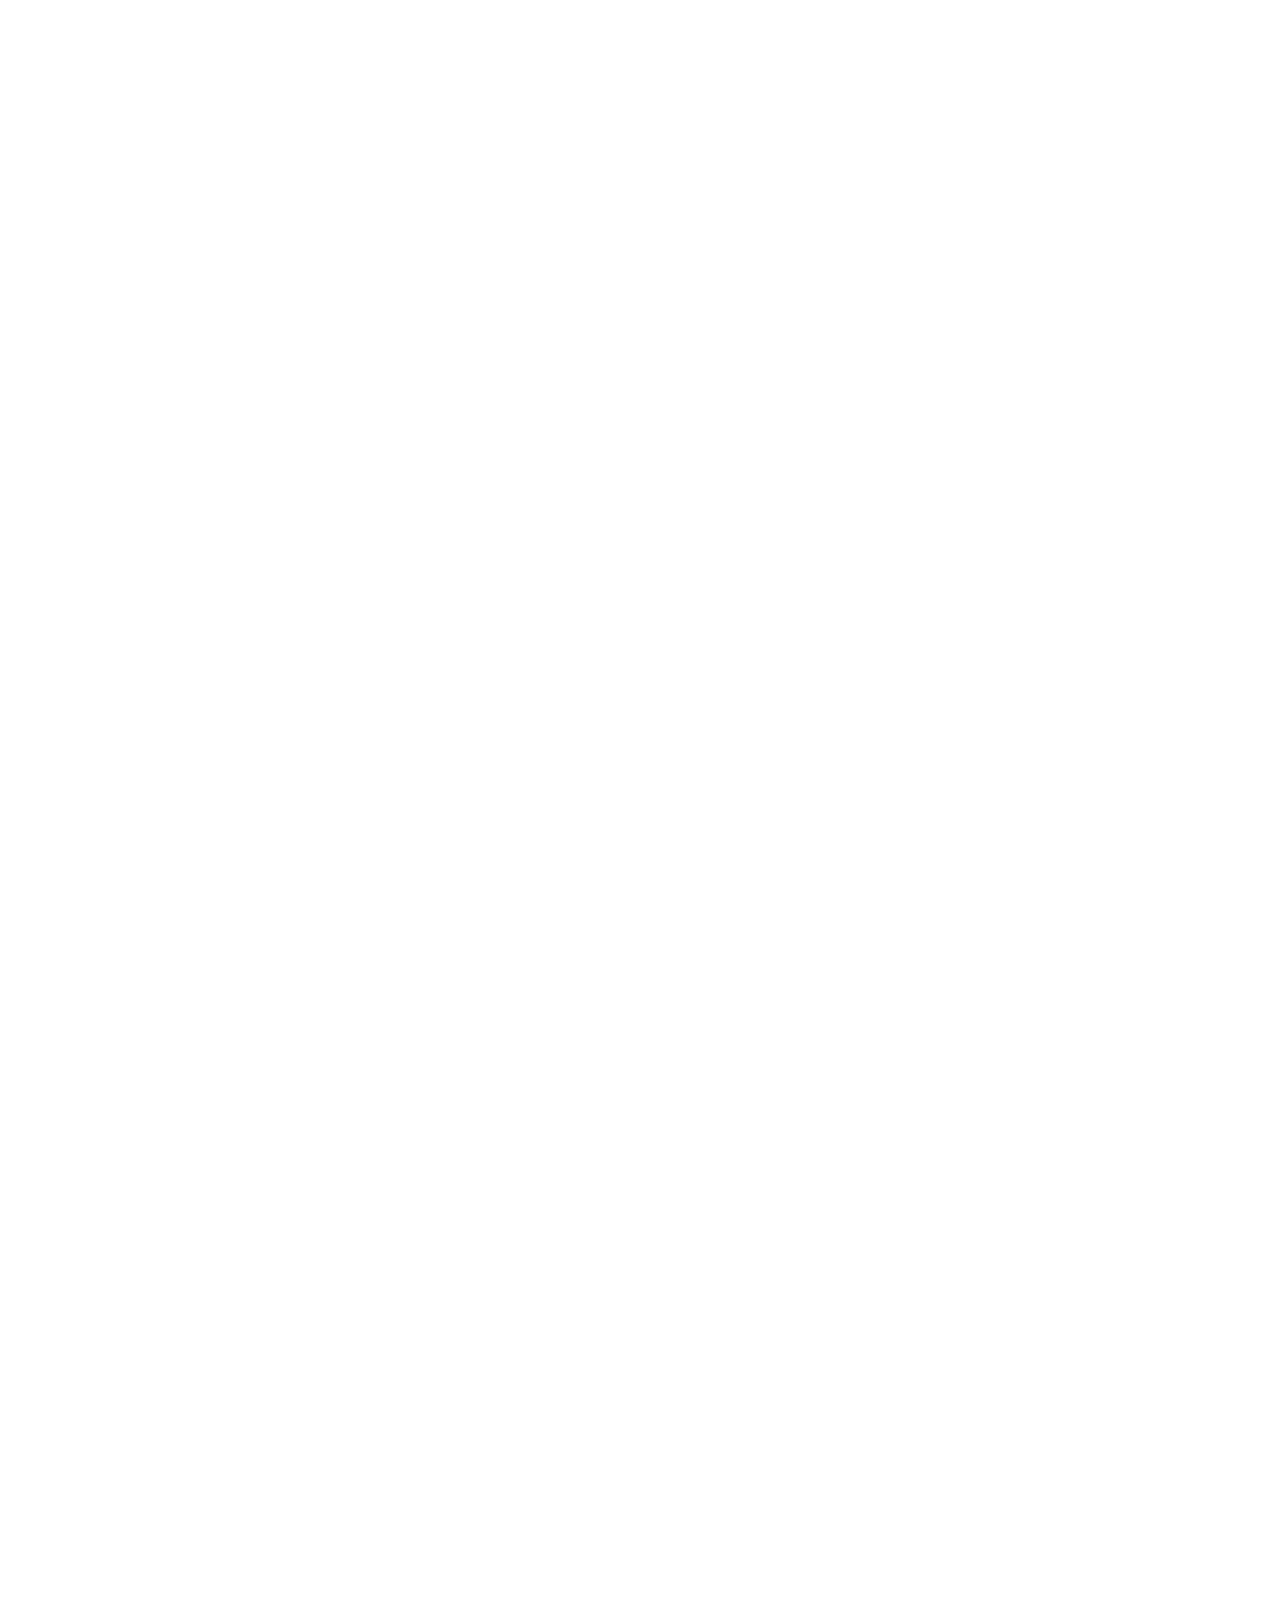
==== commit e02799a5: "Wire contact form to PHP mail handler Add contact.php (validates and emails submissions, with honeyp" ====
--- a/index.html
+++ b/index.html
@@ -294,6 +294,10 @@
               <label for="message" data-ar="رسالتك" data-en="Your message">رسالتك</label>
               <textarea id="message" name="message" rows="4" required data-ar-ph="اكتب رسالتك هنا..." data-en-ph="Write your message here..." placeholder="اكتب رسالتك هنا..."></textarea>
             </div>
+            <div class="hp" aria-hidden="true">
+              <label>Website</label>
+              <input type="text" name="website" tabindex="-1" autocomplete="off" />
+            </div>
             <button type="submit" class="btn btn--primary btn--block" data-ar="إرسال الرسالة" data-en="Send Message">إرسال الرسالة</button>
             <p class="form-status" id="formStatus" role="status" aria-live="polite"></p>
           </form>
--- a/css/style.css
+++ b/css/style.css
@@ -235,6 +235,7 @@
 .form-status { margin-top: 14px; font-weight: 600; font-size: 15px; text-align: center; min-height: 22px; }
 .form-status.ok { color: #16894e; }
 .form-status.err { color: #E5484D; }
+.hp { position: absolute !important; left: -9999px; width: 1px; height: 1px; overflow: hidden; }
 
 .contact__info { background: var(--ink); color: #fff; border-radius: 24px; padding: 40px 38px; box-shadow: var(--shadow-md); }
 .contact__info-title { font-size: 24px; font-weight: 700; color: #fff; text-align: start; }
